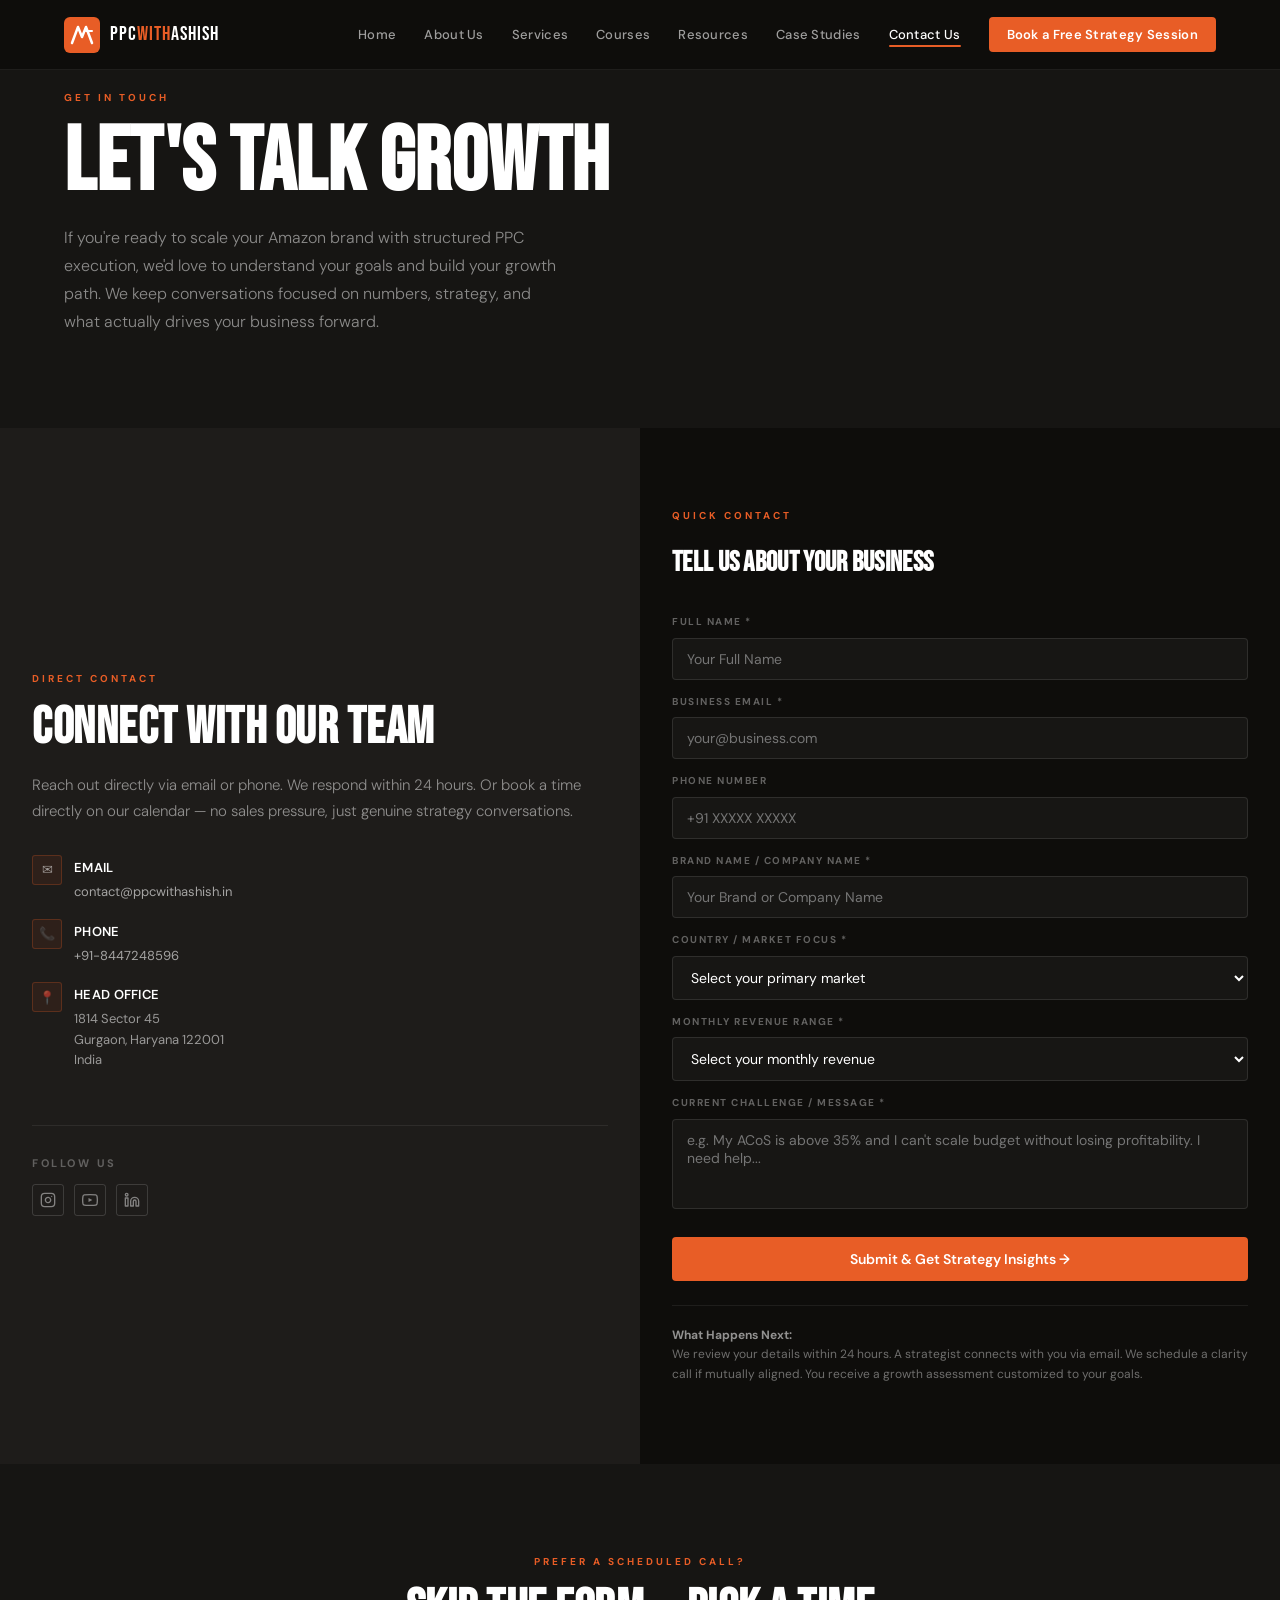
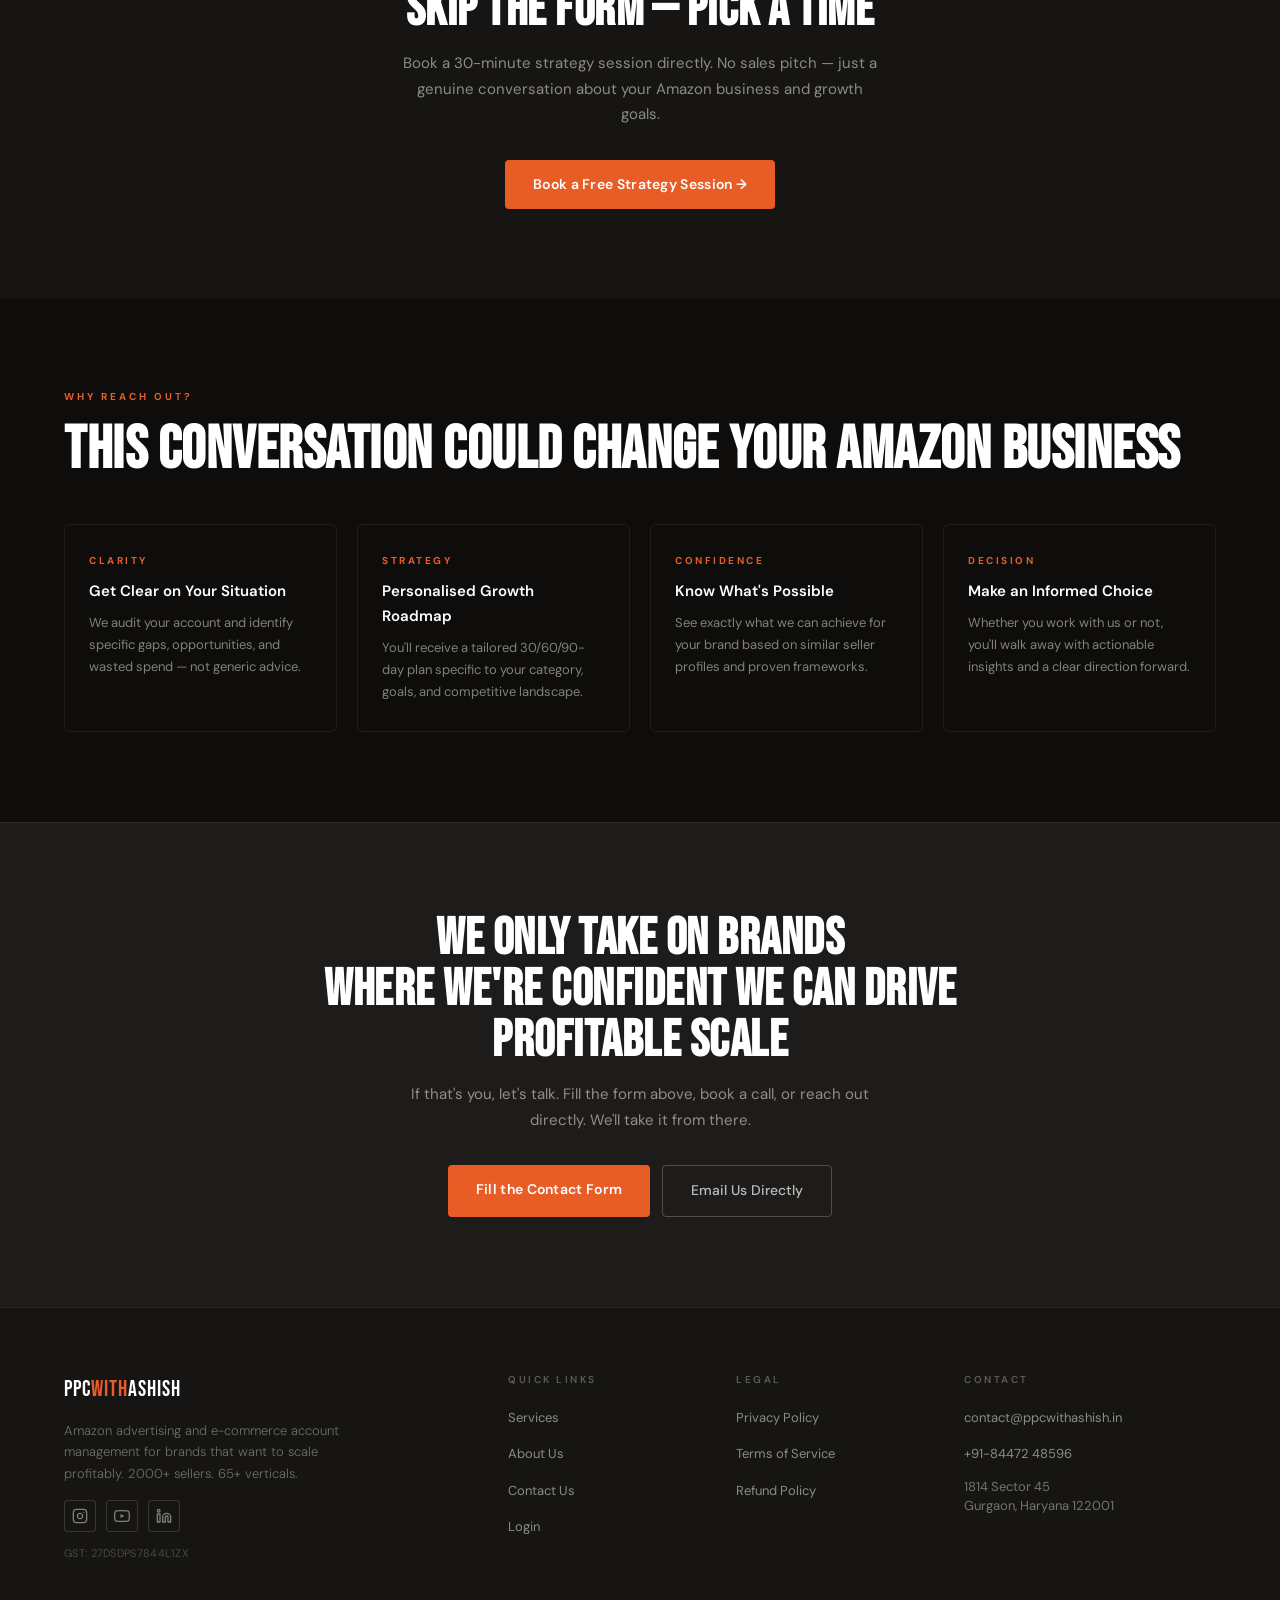
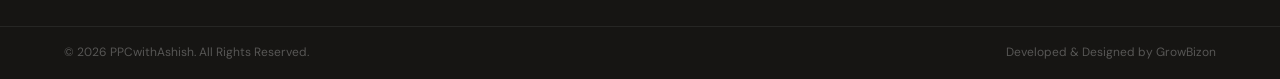
==== contact.html @ ddb14902 "Add files via upload" ====
<!DOCTYPE html>
<html lang="en">
<head>
<meta charset="UTF-8"><meta name="viewport" content="width=device-width,initial-scale=1">
<title>Contact Us – PPCwithAshish</title>
<link rel="stylesheet" href="style.css">
</head>
<body>
<div id="nav-placeholder"></div>

<!-- HERO -->
<section class="pt section" style="background:var(--dark-2);padding-bottom:60px">
  <p class="section-label">Get In Touch</p>
  <h1 style="font-family:var(--font-d);font-size:clamp(44px,7vw,90px);line-height:.95;letter-spacing:.5px;margin-bottom:18px;max-width:800px">
    Let's Talk Growth
  </h1>
  <p style="font-size:16px;font-weight:300;color:rgba(255,255,255,.5);max-width:500px;line-height:1.75;margin-bottom:32px">
    If you're ready to scale your Amazon brand with structured PPC execution, we'd love to understand your goals and build your growth path. We keep conversations focused on numbers, strategy, and what actually drives your business forward.
  </p>
</section>

<!-- CONTACT LAYOUT -->
<section class="contact-wrap">
  <!-- LEFT SIDE -->
  <div class="contact-left">
    <p class="section-label" style="margin-bottom:16px">Direct Contact</p>
    <h2 style="font-family:var(--font-d);font-size:clamp(32px,4vw,52px);line-height:.95;letter-spacing:.5px;margin-bottom:20px">
      Connect With Our Team
    </h2>
    <p style="font-size:15px;font-weight:300;color:rgba(255,255,255,.5);line-height:1.75;margin-bottom:32px">
      Reach out directly via email or phone. We respond within 24 hours. Or book a time directly on our calendar — no sales pressure, just genuine strategy conversations.
    </p>

    <div class="contact-details">
      <div class="contact-detail-row">
        <div class="cd-icon">✉</div>
        <div>
          <div style="font-weight:600;color:var(--white);font-size:13px;margin-bottom:3px;letter-spacing:.3px;text-transform:uppercase">Email</div>
          <a href="mailto:contact@ppcwithashish.in" style="color:rgba(255,255,255,.6);text-decoration:none">contact@ppcwithashish.in</a>
        </div>
      </div>
      <div class="contact-detail-row">
        <div class="cd-icon">📞</div>
        <div>
          <div style="font-weight:600;color:var(--white);font-size:13px;margin-bottom:3px;letter-spacing:.3px;text-transform:uppercase">Phone</div>
          <a href="tel:+918447248596" style="color:rgba(255,255,255,.6);text-decoration:none">+91-8447248596</a>
        </div>
      </div>
      <div class="contact-detail-row">
        <div class="cd-icon">📍</div>
        <div>
          <div style="font-weight:600;color:var(--white);font-size:13px;margin-bottom:3px;letter-spacing:.3px;text-transform:uppercase">Head Office</div>
          <p style="color:rgba(255,255,255,.55);font-size:13px;margin:0;line-height:1.6">1814 Sector 45<br>Gurgaon, Haryana 122001<br>India</p>
        </div>
      </div>
    </div>

    <div style="margin-top:36px;border-top:1px solid var(--border);padding-top:28px">
      <p style="font-size:11px;font-weight:700;letter-spacing:2.5px;text-transform:uppercase;color:rgba(255,255,255,.3);margin-bottom:12px">Follow Us</p>
      <div class="social-links" style="margin-top:12px">
        <a href="https://www.instagram.com/ppcwithprachi" target="_blank" class="social-link" title="Instagram">
          <svg width="16" height="16" viewBox="0 0 24 24" fill="none" stroke="currentColor" stroke-width="2" stroke-linecap="round" stroke-linejoin="round"><rect x="2" y="2" width="20" height="20" rx="5" ry="5"/><path d="M16 11.37A4 4 0 1 1 12.63 8 4 4 0 0 1 16 11.37z"/><line x1="17.5" y1="6.5" x2="17.51" y2="6.5"/></svg>
        </a>
        <a href="https://www.youtube.com/@ppcwithprachi" target="_blank" class="social-link" title="YouTube">
          <svg width="16" height="16" viewBox="0 0 24 24" fill="none" stroke="currentColor" stroke-width="2" stroke-linecap="round" stroke-linejoin="round"><path d="M22.54 6.42a2.78 2.78 0 0 0-1.95-1.96C18.88 4 12 4 12 4s-6.88 0-8.59.46a2.78 2.78 0 0 0-1.95 1.96A29 29 0 0 0 1 12a29 29 0 0 0 .46 5.58A2.78 2.78 0 0 0 3.41 19.54C5.12 20 12 20 12 20s6.88 0 8.59-.46a2.78 2.78 0 0 0 1.95-1.96A29 29 0 0 0 23 12a29 29 0 0 0-.46-5.58z"/><polygon points="9.75 15.02 15.5 12 9.75 8.98 9.75 15.02" fill="currentColor" stroke="none"/></svg>
        </a>
        <a href="https://www.linkedin.com/in/ppcwithprachi/" target="_blank" class="social-link" title="LinkedIn">
          <svg width="16" height="16" viewBox="0 0 24 24" fill="none" stroke="currentColor" stroke-width="2" stroke-linecap="round" stroke-linejoin="round"><path d="M16 8a6 6 0 0 1 6 6v7h-4v-7a2 2 0 0 0-2-2 2 2 0 0 0-2 2v7h-4v-7a6 6 0 0 1 6-6z"/><rect x="2" y="9" width="4" height="12"/><circle cx="4" cy="4" r="2"/></svg>
        </a>
      </div>
    </div>
  </div>

  <!-- RIGHT SIDE - FORM -->
  <div class="contact-right">
    <p class="section-label" style="margin-bottom:16px">Quick Contact</p>
    <h3 style="font-family:var(--font-d);font-size:28px;letter-spacing:.3px;margin-bottom:28px;color:var(--white)">Tell Us About Your Business</h3>
    
    <form id="contactForm" style="display:flex;flex-direction:column;gap:0">
      <div class="form-group">
        <label>Full Name *</label>
        <input type="text" name="name" placeholder="Your Full Name" required>
      </div>
      <div class="form-group">
        <label>Business Email *</label>
        <input type="email" name="email" placeholder="your@business.com" required>
      </div>
      <div class="form-group">
        <label>Phone Number</label>
        <input type="tel" name="phone" placeholder="+91 XXXXX XXXXX">
      </div>
      <div class="form-group">
        <label>Brand Name / Company Name *</label>
        <input type="text" name="brand" placeholder="Your Brand or Company Name" required>
      </div>
      <div class="form-group">
        <label>Country / Market Focus *</label>
        <select name="market" required>
          <option value="">Select your primary market</option>
          <option>Amazon India</option>
          <option>Amazon.com (US)</option>
          <option>Amazon Europe</option>
          <option>UK Markets</option>
          <option>Multiple Regions</option>
        </select>
      </div>
      <div class="form-group">
        <label>Monthly Revenue Range *</label>
        <select name="revenue" required>
          <option value="">Select your monthly revenue</option>
          <option>$0–$50K / month (Learning Phase)</option>
          <option>$50K–$150K / month (Growth Phase)</option>
          <option>$150K–$500K / month (Scale Phase)</option>
          <option>$500K+ / month (Enterprise Phase)</option>
        </select>
      </div>
      <div class="form-group">
        <label>Current Challenge / Message *</label>
        <textarea name="message" placeholder="e.g. My ACoS is above 35% and I can't scale budget without losing profitability. I need help..." required></textarea>
      </div>
      <button type="submit" class="form-submit">Submit &amp; Get Strategy Insights →</button>
    </form>

    <div style="margin-top:24px;padding-top:20px;border-top:1px solid var(--border)">
      <p style="font-size:12px;color:rgba(255,255,255,.4);line-height:1.6">
        <strong style="color:rgba(255,255,255,.55)">What Happens Next:</strong><br>
        We review your details within 24 hours. A strategist connects with you via email. We schedule a clarity call if mutually aligned. You receive a growth assessment customized to your goals.
      </p>
    </div>
  </div>
</section>

<!-- CALENDLY CTA -->
<section class="section" style="background:var(--dark-2);text-align:center">
  <p class="section-label" style="text-align:center">Prefer a Scheduled Call?</p>
  <h2 class="section-title" style="font-size:clamp(32px,4vw,54px);max-width:600px;margin:0 auto 16px">Skip the Form — Pick a Time</h2>
  <p style="font-size:15px;color:rgba(255,255,255,.5);max-width:480px;margin:0 auto 32px;line-height:1.7">Book a 30-minute strategy session directly. No sales pitch — just a genuine conversation about your Amazon business and growth goals.</p>
  <a href="https://calendly.com/teamppcwithashish/exclusive-amazon-meeting" target="_blank" class="btn-p">Book a Free Strategy Session →</a>
</section>

<!-- WHY REACH OUT -->
<section class="section">
  <p class="section-label">Why Reach Out?</p>
  <h2 class="section-title">This Conversation Could Change Your Amazon Business</h2>
  <div style="display:grid;grid-template-columns:repeat(auto-fit,minmax(240px,1fr));gap:20px;margin-top:44px">
    <div class="apart-card reveal">
      <div class="apart-label">Clarity</div>
      <h3>Get Clear on Your Situation</h3>
      <p>We audit your account and identify specific gaps, opportunities, and wasted spend — not generic advice.</p>
    </div>
    <div class="apart-card reveal">
      <div class="apart-label">Strategy</div>
      <h3>Personalised Growth Roadmap</h3>
      <p>You'll receive a tailored 30/60/90-day plan specific to your category, goals, and competitive landscape.</p>
    </div>
    <div class="apart-card reveal">
      <div class="apart-label">Confidence</div>
      <h3>Know What's Possible</h3>
      <p>See exactly what we can achieve for your brand based on similar seller profiles and proven frameworks.</p>
    </div>
    <div class="apart-card reveal">
      <div class="apart-label">Decision</div>
      <h3>Make an Informed Choice</h3>
      <p>Whether you work with us or not, you'll walk away with actionable insights and a clear direction forward.</p>
    </div>
  </div>
</section>

<!-- FINAL CTA -->
<section class="section" style="background:var(--dark-3);border-top:1px solid var(--border);text-align:center">
  <h2 class="section-title" style="font-size:clamp(32px,4vw,54px);max-width:700px;margin:0 auto 16px">We Only Take On Brands<br>Where We're Confident We Can Drive Profitable Scale</h2>
  <p style="font-size:15px;color:rgba(255,255,255,.5);max-width:500px;margin:0 auto 32px;line-height:1.7">If that's you, let's talk. Fill the form above, book a call, or reach out directly. We'll take it from there.</p>
  <div style="display:flex;flex-wrap:wrap;justify-content:center;gap:12px">
    <a href="#contactForm" class="btn-p">Fill the Contact Form</a>
    <a href="mailto:contact@ppcwithashish.in" class="btn-o">Email Us Directly</a>
  </div>
</section>

<div id="footer-placeholder"></div>

<script src="shared.js"></script>
<script>
  document.getElementById('nav-placeholder').innerHTML = NAV;
  document.getElementById('footer-placeholder').innerHTML = FOOTER;

  // Handle form submission
  document.getElementById('contactForm').addEventListener('submit', function(e) {
    e.preventDefault();
    const formData = new FormData(this);
    const message = `New Contact Form Submission:\n\nName: ${formData.get('name')}\nEmail: ${formData.get('email')}\nPhone: ${formData.get('phone')}\nBrand: ${formData.get('brand')}\nMarket: ${formData.get('market')}\nRevenue: ${formData.get('revenue')}\nMessage: ${formData.get('message')}`;
    
    // For now, show a success message. In production, this would send to a backend
    alert('Thank you! We\'ve received your inquiry. Our team will contact you within 24 hours.\n\nEmail: contact@ppcwithashish.in\nPhone: +91-8447248596');
    this.reset();
  });
</script>
</body></html>
---- style.css ----
@import url('https://fonts.googleapis.com/css2?family=Bebas+Neue&family=DM+Sans:ital,opsz,wght@0,9..40,300;0,9..40,400;0,9..40,500;0,9..40,600;1,9..40,300&family=DM+Serif+Display:ital@0;1&display=swap');

:root {
  --orange:#E85D26;--orange-h:#F5874F;--orange-pale:rgba(232,93,38,0.08);
  --dark:#0E0D0B;--dark-2:#161513;--dark-3:#1E1C1A;--dark-4:#252321;
  --mid:#6B6860;--light:#F7F4F0;--white:#FFFFFF;
  --border:rgba(255,255,255,0.07);--border-m:rgba(255,255,255,0.14);
  --font-d:'Bebas Neue',sans-serif;--font-s:'DM Serif Display',serif;--font-b:'DM Sans',sans-serif;
}
*,*::before,*::after{box-sizing:border-box;margin:0;padding:0}
html{scroll-behavior:smooth}
body{font-family:var(--font-b);background:var(--dark);color:var(--white);line-height:1.65;overflow-x:hidden}
img{max-width:100%;display:block}
a{color:inherit;text-decoration:none}

/* ─── NAV ─── */
nav{
  position:fixed;top:0;left:0;right:0;z-index:200;
  display:flex;align-items:center;justify-content:space-between;
  padding:0 5%;height:70px;
  background:rgba(14,13,11,0.94);backdrop-filter:blur(14px);
  border-bottom:1px solid var(--border);
}
.nav-logo{display:flex;align-items:center;gap:10px;font-family:var(--font-d);font-size:20px;letter-spacing:1px;color:var(--white)}
.nav-logo em{font-style:normal;color:var(--orange)}
.nav-links{display:flex;align-items:center;gap:28px;list-style:none}
.nav-links a{font-size:13px;font-weight:500;letter-spacing:0.3px;color:rgba(255,255,255,0.6);transition:color .2s}
.nav-links a:hover,.nav-links a.active{color:var(--white)}
.nav-links a.active{position:relative}
.nav-links a.active::after{content:'';position:absolute;left:0;right:0;bottom:-4px;height:2px;background:var(--orange);border-radius:1px}
.nav-cta{background:var(--orange)!important;color:var(--white)!important;padding:9px 18px!important;border-radius:4px!important;transition:background .2s!important;font-weight:600!important}
.nav-cta:hover{background:var(--orange-h)!important}
.nav-burger{display:none;flex-direction:column;gap:5px;background:none;border:none;cursor:pointer;padding:4px}
.nav-burger span{display:block;width:22px;height:2px;background:var(--white);border-radius:1px;transition:.2s}
.nav-burger.open span:nth-child(1){transform:translateY(7px) rotate(45deg)}
.nav-burger.open span:nth-child(2){opacity:0}
.nav-burger.open span:nth-child(3){transform:translateY(-7px) rotate(-45deg)}

/* ─── FOOTER ─── */
footer{
  background:var(--dark-2);border-top:1px solid var(--border);
  padding:64px 5%;
  display:grid;grid-template-columns:2.2fr 1fr 1fr 1.4fr;gap:48px;align-items:start;
}
.footer-logo-text{font-family:var(--font-d);font-size:22px;letter-spacing:1px;color:var(--white);display:inline-block;margin-bottom:12px}
.footer-logo-text span{color:var(--orange)}
.footer-tagline{font-size:13px;font-weight:300;color:rgba(255,255,255,0.38);line-height:1.65;margin-bottom:16px;max-width:300px}
.footer-gst{font-size:11px;color:rgba(255,255,255,0.22);margin-top:12px;letter-spacing:.3px}
.footer-col h4{font-size:10px;font-weight:600;letter-spacing:2.5px;text-transform:uppercase;color:rgba(255,255,255,0.3);margin-bottom:16px}
.footer-col ul{list-style:none;display:flex;flex-direction:column;gap:10px}
.footer-col ul li a{font-size:13px;color:rgba(255,255,255,0.5);transition:color .2s}
.footer-col ul li a:hover{color:var(--white)}
.footer-bottom{background:var(--dark-2);border-top:1px solid var(--border);padding:16px 5%;display:flex;justify-content:space-between;align-items:center;font-size:12px;color:rgba(255,255,255,0.28)}
.footer-bottom a{color:rgba(255,255,255,0.28)}.footer-bottom a:hover{color:rgba(255,255,255,.6)}
.social-links{display:flex;gap:10px;margin-bottom:4px}
.social-link{width:32px;height:32px;border:1px solid var(--border-m);border-radius:3px;display:flex;align-items:center;justify-content:center;color:rgba(255,255,255,0.45);transition:all .2s}
.social-link:hover{border-color:var(--orange);color:var(--orange)}

/* ─── SHARED SECTION HELPERS ─── */
.pt{padding-top:110px}.section{padding:90px 5%}
.section-label{font-size:10px;font-weight:700;letter-spacing:3px;text-transform:uppercase;color:var(--orange);margin-bottom:14px}
.section-title{font-family:var(--font-d);font-size:clamp(36px,5vw,60px);letter-spacing:.5px;line-height:1;margin-bottom:16px}
.section-sub{font-size:15px;font-weight:300;color:rgba(255,255,255,0.5);max-width:560px;line-height:1.75}

/* ─── BUTTONS ─── */
.btn-p{display:inline-block;background:var(--orange);color:var(--white);padding:13px 28px;border-radius:4px;font-size:14px;font-weight:600;letter-spacing:.3px;transition:all .2s}
.btn-p:hover{background:var(--orange-h);transform:translateY(-1px)}
.btn-o{display:inline-block;border:1px solid rgba(255,255,255,.22);color:rgba(255,255,255,.7);padding:13px 28px;border-radius:4px;font-size:14px;font-weight:500;transition:all .2s}
.btn-o:hover{border-color:rgba(255,255,255,.55);color:var(--white)}

/* ─── STATS BAND ─── */
.stats-band{background:var(--orange);padding:56px 5%;display:grid;grid-template-columns:repeat(auto-fit,minmax(150px,1fr));gap:32px;text-align:center}
.stat-big{font-family:var(--font-d);font-size:50px;letter-spacing:.5px;color:var(--white);display:block;line-height:1}
.stat-label-b{font-size:12px;color:rgba(255,255,255,.7);margin-top:6px;text-transform:uppercase;letter-spacing:1px}

/* ─── TICKER ─── */
.ticker{background:var(--dark-3);border-top:1px solid var(--border);border-bottom:1px solid var(--border);padding:11px 0;overflow:hidden;white-space:nowrap}
.ticker-inner{display:inline-flex;animation:tick 28s linear infinite;gap:0}
.ticker-item{font-family:var(--font-d);font-size:13px;letter-spacing:2px;color:rgba(255,255,255,0.45);padding:0 28px}
.ticker-dot{color:var(--orange);font-size:16px}
@keyframes tick{0%{transform:translateX(0)}100%{transform:translateX(-50%)}}

/* ─── PLATFORM LOGOS GRID ─── */
.platforms-grid{display:grid;grid-template-columns:repeat(auto-fill,minmax(130px,1fr));gap:12px;margin-top:48px}
.platform-card{
  border:1px solid var(--border);background:rgba(255,255,255,0.025);
  border-radius:6px;padding:18px 14px;
  display:flex;flex-direction:column;align-items:center;justify-content:center;gap:8px;
  transition:all .2s;cursor:default;min-height:80px;
}
.platform-card:hover{border-color:rgba(232,93,38,0.4);background:var(--orange-pale)}
.platform-card img{width:80px;height:32px;object-fit:contain;filter:brightness(0) invert(1);opacity:.55;transition:opacity .2s}
.platform-card:hover img{opacity:.9}
.platform-card.featured{border-color:rgba(232,93,38,0.45);background:var(--orange-pale)}
.platform-card.featured img{opacity:.8}
.platform-name{font-size:11px;font-weight:500;letter-spacing:.5px;color:rgba(255,255,255,.45);text-align:center}

/* ─── SERVICES GRID ─── */
.services-grid{display:grid;grid-template-columns:repeat(auto-fit,minmax(280px,1fr));gap:1px;background:var(--border);border:1px solid var(--border);border-radius:8px;overflow:hidden;margin-top:56px}
.service-card{background:var(--dark);padding:36px 30px;transition:background .2s;cursor:default}
.service-card:hover{background:var(--dark-3)}
.service-icon{font-size:26px;margin-bottom:18px}
.service-card h3{font-family:var(--font-d);font-size:22px;letter-spacing:.3px;margin-bottom:10px}
.service-card p{font-size:14px;line-height:1.7;color:rgba(255,255,255,.47)}
.service-tag{display:inline-block;margin-top:18px;font-size:10px;font-weight:700;letter-spacing:2px;text-transform:uppercase;color:var(--orange)}

/* ─── PPC CARDS ─── */
.ppc-grid{display:grid;grid-template-columns:repeat(auto-fit,minmax(260px,1fr));gap:22px;margin-top:56px}
.ppc-card{border:1px solid var(--border);border-radius:6px;padding:32px 28px;position:relative;overflow:hidden;transition:border-color .25s}
.ppc-card::before{content:'';position:absolute;top:0;left:0;right:0;height:2px;background:var(--orange);transform:scaleX(0);transform-origin:left;transition:transform .3s}
.ppc-card:hover::before{transform:scaleX(1)}
.ppc-card:hover{border-color:rgba(232,93,38,.3)}
.ppc-card h3{font-size:16px;font-weight:600;margin-bottom:10px}
.ppc-card p{font-size:14px;line-height:1.7;color:rgba(255,255,255,.48)}

/* ─── FAQ ─── */
.faq-list{max-width:780px;margin-top:44px}
.faq-item{border-bottom:1px solid var(--border)}
.faq-q{width:100%;background:none;border:none;cursor:pointer;display:flex;justify-content:space-between;align-items:center;padding:22px 0;font-family:var(--font-b);font-size:15px;font-weight:500;color:var(--white);text-align:left;gap:16px}
.faq-q:hover{color:rgba(255,255,255,.75)}
.faq-icon{width:20px;height:20px;border:1px solid rgba(255,255,255,.2);border-radius:50%;display:flex;align-items:center;justify-content:center;font-size:13px;flex-shrink:0;transition:all .2s;color:rgba(255,255,255,.45)}
.faq-item.open .faq-icon{background:var(--orange);border-color:var(--orange);color:var(--white);transform:rotate(45deg)}
.faq-a{font-size:14px;font-weight:300;color:rgba(255,255,255,.5);line-height:1.8;max-height:0;overflow:hidden;transition:max-height .35s ease,padding .35s}
.faq-item.open .faq-a{max-height:280px;padding-bottom:22px}

/* ─── TESTIMONIAL ─── */
.testimonials-grid{display:grid;grid-template-columns:repeat(auto-fit,minmax(260px,1fr));gap:20px;margin-top:48px}
.testi-card{border:1px solid var(--border);border-radius:8px;padding:28px;background:var(--dark-3)}
.testi-quote{font-size:15px;font-weight:300;line-height:1.75;color:rgba(255,255,255,.7);margin-bottom:20px}
.testi-quote::before{content:'\201C';font-family:var(--font-s);font-size:40px;color:var(--orange);line-height:.5;display:block;margin-bottom:10px}
.testi-name{font-size:13px;font-weight:600;color:var(--white)}
.testi-role{font-size:12px;color:rgba(255,255,255,.4);margin-top:2px}

/* ─── TEAM ─── */
.team-grid{display:grid;grid-template-columns:repeat(auto-fill,minmax(160px,1fr));gap:20px;margin-top:48px}
.team-card{text-align:center}
.team-avatar{width:80px;height:80px;border-radius:50%;background:var(--dark-3);border:2px solid var(--border-m);margin:0 auto 12px;display:flex;align-items:center;justify-content:center;font-family:var(--font-d);font-size:22px;color:var(--orange)}
.team-name{font-size:14px;font-weight:600;color:var(--white)}
.team-role{font-size:12px;color:rgba(255,255,255,.4);margin-top:3px}

/* ─── CONTACT FORM ─── */
.form-group{margin-bottom:14px}
.form-group label{display:block;font-size:10px;font-weight:700;letter-spacing:1.5px;text-transform:uppercase;color:rgba(255,255,255,.35);margin-bottom:7px}
.form-group input,.form-group select,.form-group textarea{width:100%;background:rgba(255,255,255,0.04);border:1px solid rgba(255,255,255,.1);border-radius:4px;padding:11px 14px;font-family:var(--font-b);font-size:14px;color:var(--white);outline:none;transition:border-color .2s}
.form-group input:focus,.form-group select:focus,.form-group textarea:focus{border-color:var(--orange)}
.form-group textarea{height:90px;resize:none}
.form-group select option{background:var(--dark-2)}
.form-submit{width:100%;background:var(--orange);color:var(--white);border:none;padding:13px;border-radius:4px;font-family:var(--font-b);font-size:14px;font-weight:600;cursor:pointer;margin-top:6px;transition:background .2s}
.form-submit:hover{background:var(--orange-h)}

/* ─── HERO BADGE ─── */
.hero-badge{display:inline-flex;align-items:center;gap:8px;background:var(--orange-pale);border:1px solid rgba(232,93,38,.3);border-radius:2px;padding:5px 12px;font-size:10px;font-weight:700;letter-spacing:2px;text-transform:uppercase;color:var(--orange-h);margin-bottom:24px;width:fit-content}
.hero-badge::before{content:'';width:5px;height:5px;border-radius:50%;background:var(--orange);animation:pulse 1.5s ease-in-out infinite}
@keyframes pulse{0%,100%{opacity:1;transform:scale(1)}50%{opacity:.5;transform:scale(1.4)}}

/* ─── WHO WE WORK WITH ─── */
.who-grid{display:grid;grid-template-columns:repeat(auto-fit,minmax(220px,1fr));gap:20px;margin-top:44px}
.who-card{border-left:2px solid var(--orange);padding:18px 20px;background:var(--orange-pale);border-radius:0 4px 4px 0}
.who-card p{font-size:14px;line-height:1.65;color:rgba(255,255,255,.65)}

/* ─── WHAT SETS US APART ─── */
.apart-grid{display:grid;grid-template-columns:repeat(auto-fit,minmax(240px,1fr));gap:20px;margin-top:44px}
.apart-card{border:1px solid var(--border);border-radius:6px;padding:28px 24px;transition:border-color .2s}
.apart-card:hover{border-color:rgba(232,93,38,.35)}
.apart-label{font-size:10px;font-weight:700;letter-spacing:2.5px;text-transform:uppercase;color:var(--orange);margin-bottom:10px}
.apart-card h3{font-size:15px;font-weight:600;margin-bottom:8px}
.apart-card p{font-size:13px;line-height:1.7;color:rgba(255,255,255,.48)}

/* ─── RESOURCE / CASE STUDY CARDS ─── */
.resource-grid{display:grid;grid-template-columns:repeat(auto-fit,minmax(260px,1fr));gap:24px;margin-top:48px}
.resource-card{border:1px solid var(--border);border-radius:8px;overflow:hidden;transition:border-color .2s}
.resource-card:hover{border-color:rgba(232,93,38,.4)}
.resource-top{background:var(--dark-3);padding:32px 28px;min-height:140px;display:flex;flex-direction:column;justify-content:space-between}
.resource-badge{font-size:10px;font-weight:700;letter-spacing:2px;text-transform:uppercase;color:var(--orange);background:var(--orange-pale);border:1px solid rgba(232,93,38,.25);border-radius:2px;padding:4px 10px;width:fit-content;margin-bottom:14px}
.resource-top h3{font-family:var(--font-d);font-size:22px;letter-spacing:.3px;line-height:1.1}
.resource-bottom{padding:20px 28px;border-top:1px solid var(--border)}
.resource-bottom p{font-size:13px;color:rgba(255,255,255,.5);line-height:1.65;margin-bottom:16px}

/* ─── BRAND LOGOS (grey placeholder box) ─── */
.brand-logos{display:flex;flex-wrap:wrap;gap:16px;margin-top:32px;align-items:center}
.brand-logo-box{height:44px;width:100px;background:rgba(255,255,255,0.05);border:1px solid var(--border);border-radius:4px;display:flex;align-items:center;justify-content:center;font-size:11px;font-weight:600;color:rgba(255,255,255,.25);letter-spacing:.5px}

/* ─── CONTACT LAYOUT ─── */
.contact-wrap{display:grid;grid-template-columns:1fr 1fr;gap:0;min-height:600px}
.contact-left{padding:80px 5%;background:var(--dark-3);display:flex;flex-direction:column;justify-content:center}
.contact-right{padding:80px 5%;display:flex;flex-direction:column;justify-content:center}
.contact-detail-row{display:flex;align-items:flex-start;gap:12px;margin-bottom:18px;font-size:13px;color:rgba(255,255,255,.55)}
.cd-icon{width:30px;height:30px;background:var(--orange-pale);border:1px solid rgba(232,93,38,.25);border-radius:3px;display:flex;align-items:center;justify-content:center;flex-shrink:0;margin-top:-2px}
.step-list{counter-reset:step;display:flex;flex-direction:column;gap:14px;margin-top:28px}
.step-item{display:flex;align-items:flex-start;gap:14px;font-size:14px;color:rgba(255,255,255,.55)}
.step-num{width:24px;height:24px;background:var(--orange);border-radius:50%;display:flex;align-items:center;justify-content:center;font-size:11px;font-weight:700;flex-shrink:0;color:var(--white)}

/* ─── COURSE CARD ─── */
.course-card{border:1px solid var(--border);border-radius:8px;overflow:hidden;max-width:520px}
.course-top{background:linear-gradient(135deg,#1a1714 0%,#2a2318 100%);padding:40px 36px;position:relative;overflow:hidden}
.course-top::before{content:'LIVE';font-family:var(--font-d);font-size:80px;color:rgba(232,93,38,.06);position:absolute;top:-10px;right:-10px;line-height:1}
.course-tag{font-size:10px;font-weight:700;letter-spacing:2px;text-transform:uppercase;color:var(--orange);background:var(--orange-pale);border:1px solid rgba(232,93,38,.3);border-radius:2px;padding:4px 10px;width:fit-content;margin-bottom:16px}
.course-top h2{font-family:var(--font-d);font-size:32px;letter-spacing:.5px;margin-bottom:8px}
.course-top p{font-size:14px;color:rgba(255,255,255,.5);line-height:1.65}
.course-bottom{padding:28px 36px;border-top:1px solid var(--border)}
.course-meta{display:flex;gap:24px;margin-bottom:20px}
.course-meta-item{font-size:12px;color:rgba(255,255,255,.45);display:flex;align-items:center;gap:6px}
.course-meta-val{font-size:15px;font-weight:600;color:var(--white);display:block}

/* ─── RESPONSIVE ─── */
@media(max-width:900px){
  footer{grid-template-columns:1fr 1fr}
  .contact-wrap{grid-template-columns:1fr}
  .footer-brand{grid-column:1/-1}
}
@media(max-width:680px){
  .nav-links{display:none;position:fixed;top:70px;left:0;right:0;background:rgba(14,13,11,.97);flex-direction:column;align-items:flex-start;padding:20px 5%;gap:16px;border-bottom:1px solid var(--border)}
  .nav-links.open{display:flex}
  .nav-burger{display:flex}
  footer{grid-template-columns:1fr}
  .stats-band{grid-template-columns:repeat(2,1fr)}
}
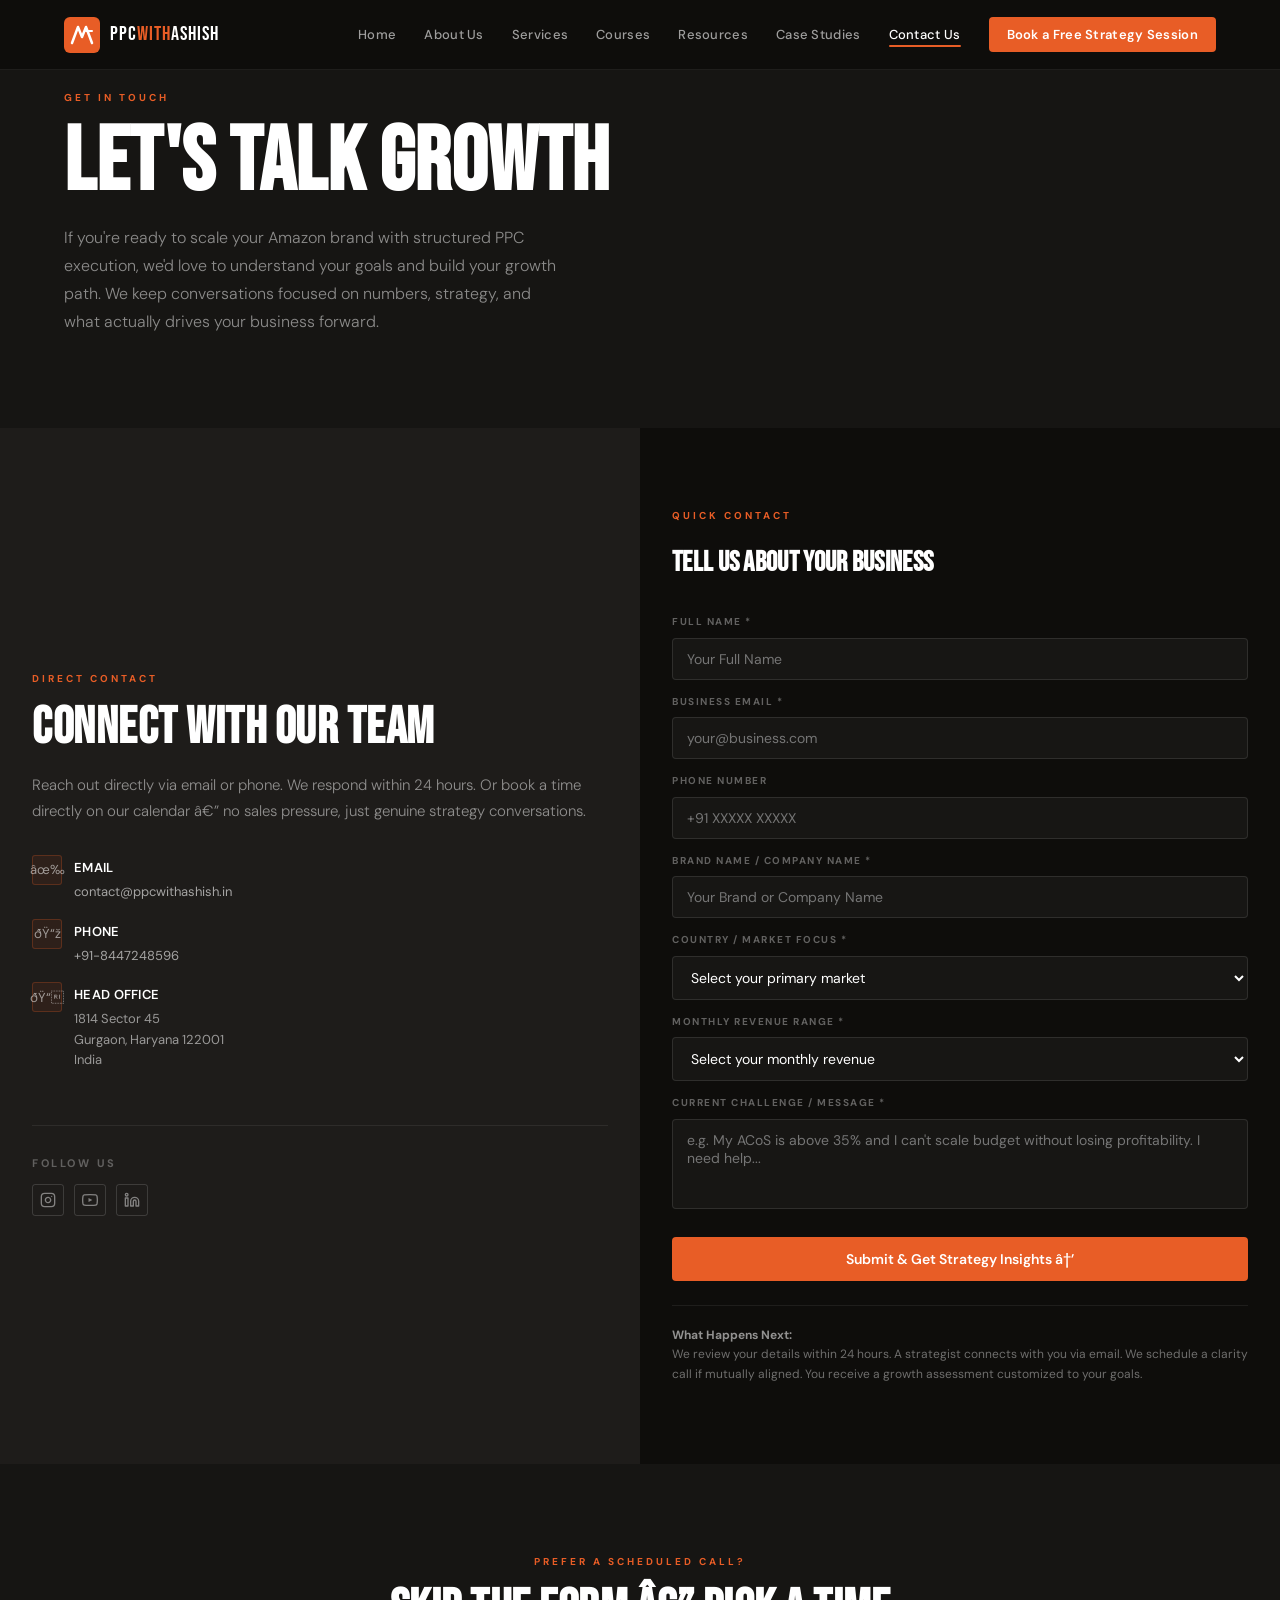
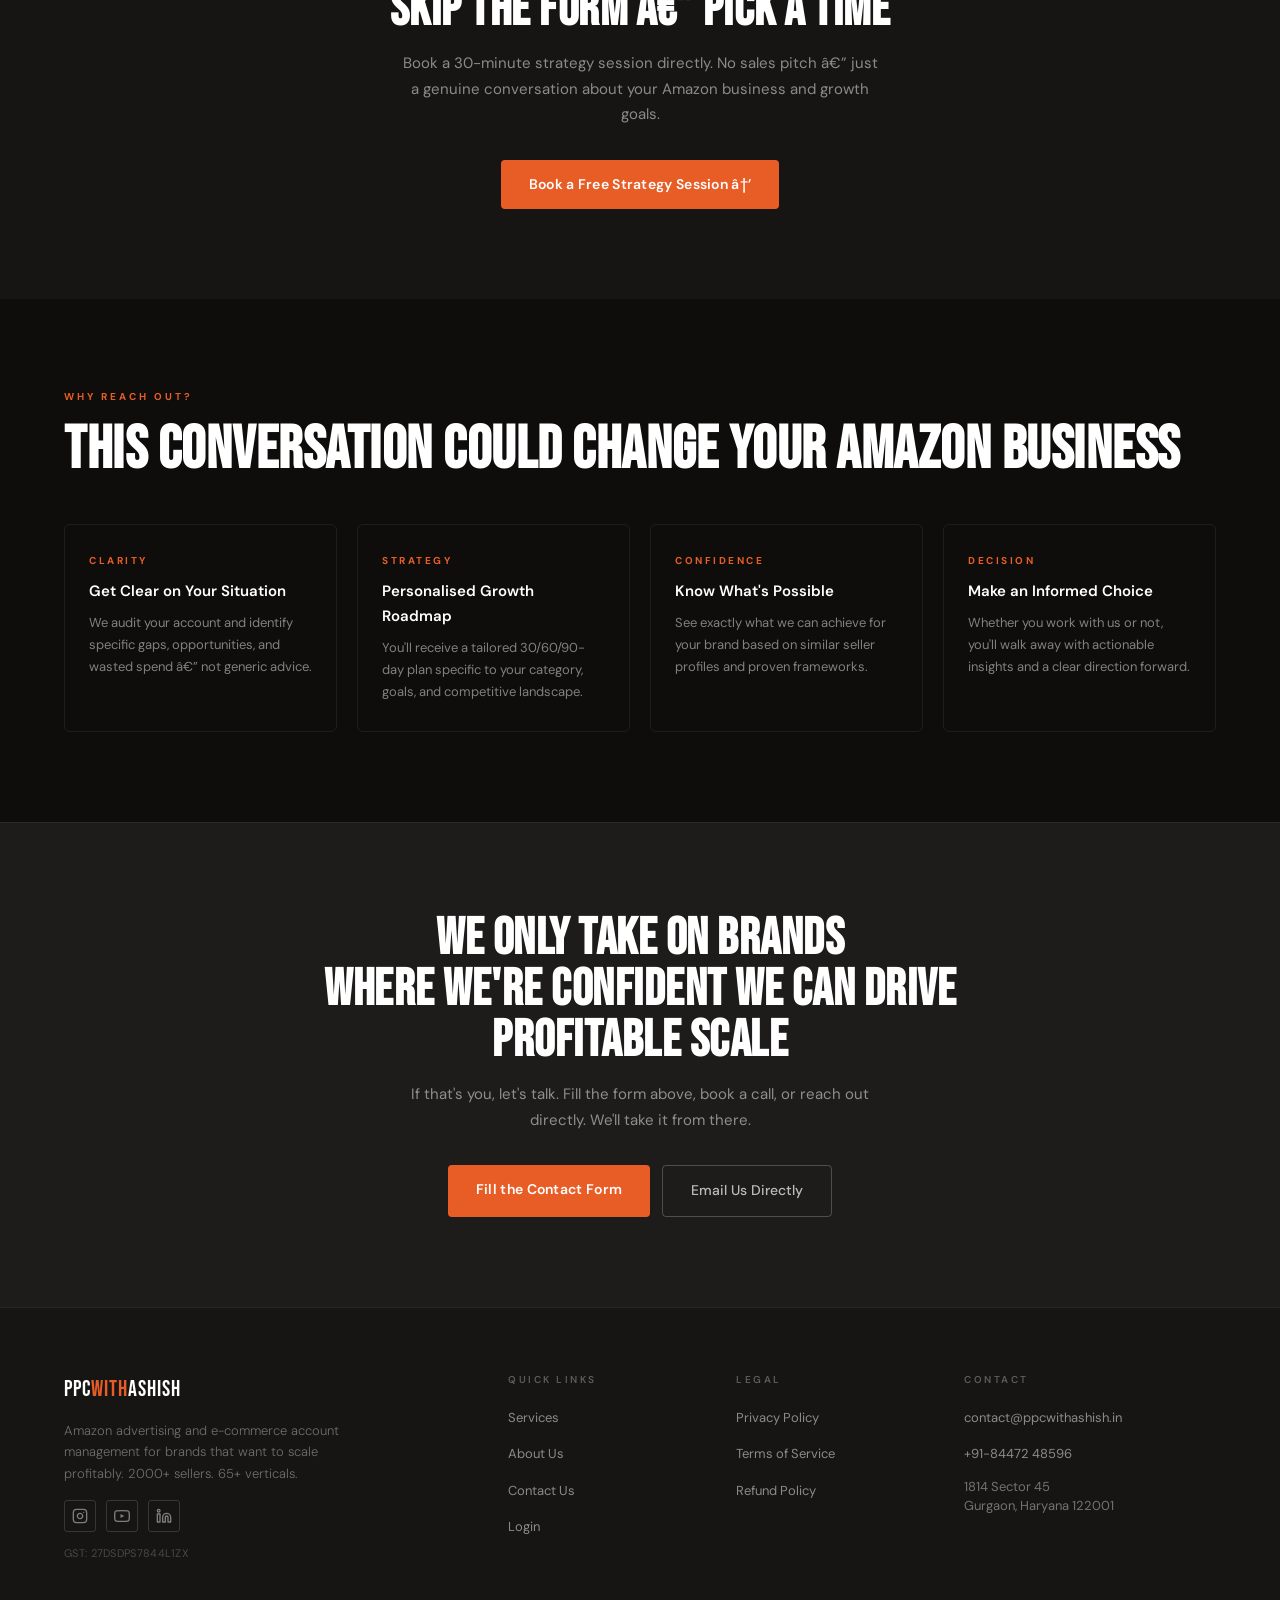
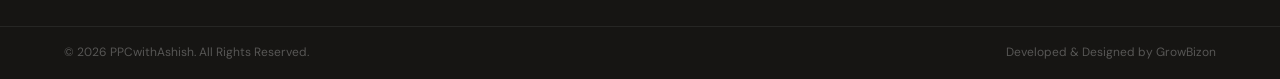
==== commit 3b5d9023: "Integrate Facebook Meta Pixel Code into contact.html Added Meta Pixel Code for Facebook tracking." ====
--- a/contact.html
+++ b/contact.html
@@ -1,6 +1,39 @@
 <!DOCTYPE html>
 <html lang="en">
 <head>
+  <!-- Meta Pixel Code -->
+<script>
+!function(f,b,e,v,n,t,s)
+{if(f.fbq)return;n=f.fbq=function(){n.callMethod?
+n.callMethod.apply(n,arguments):n.queue.push(arguments)};
+if(!f._fbq)f._fbq=n;n.push=n;n.loaded=!0;n.version='2.0';
+n.queue=[];t=b.createElement(e);t.async=!0;
+t.src=v;s=b.getElementsByTagName(e)[0];
+s.parentNode.insertBefore(t,s)}(window, document,'script',
+'https://connect.facebook.net/en_US/fbevents.js');
+fbq('init', '1703724877749580');
+fbq('track', 'PageView');
+</script>
+<noscript><img height="1" width="1" style="display:none"
+src="https://www.facebook.com/tr?id=1703724877749580&ev=PageView&noscript=1"
+/></noscript>
+<!-- End Meta Pixel Code --><!-- Meta Pixel Code -->
+<script>
+!function(f,b,e,v,n,t,s)
+{if(f.fbq)return;n=f.fbq=function(){n.callMethod?
+n.callMethod.apply(n,arguments):n.queue.push(arguments)};
+if(!f._fbq)f._fbq=n;n.push=n;n.loaded=!0;n.version='2.0';
+n.queue=[];t=b.createElement(e);t.async=!0;
+t.src=v;s=b.getElementsByTagName(e)[0];
+s.parentNode.insertBefore(t,s)}(window, document,'script',
+'https://connect.facebook.net/en_US/fbevents.js');
+fbq('init', '1703724877749580');
+fbq('track', 'PageView');
+</script>
+<noscript><img height="1" width="1" style="display:none"
+src="https://www.facebook.com/tr?id=1703724877749580&ev=PageView&noscript=1"
+/></noscript>
+<!-- End Meta Pixel Code -->
 <meta charset="UTF-8"><meta name="viewport" content="width=device-width,initial-scale=1">
 <title>Contact Us – PPCwithAshish</title>
 <link rel="stylesheet" href="style.css">
